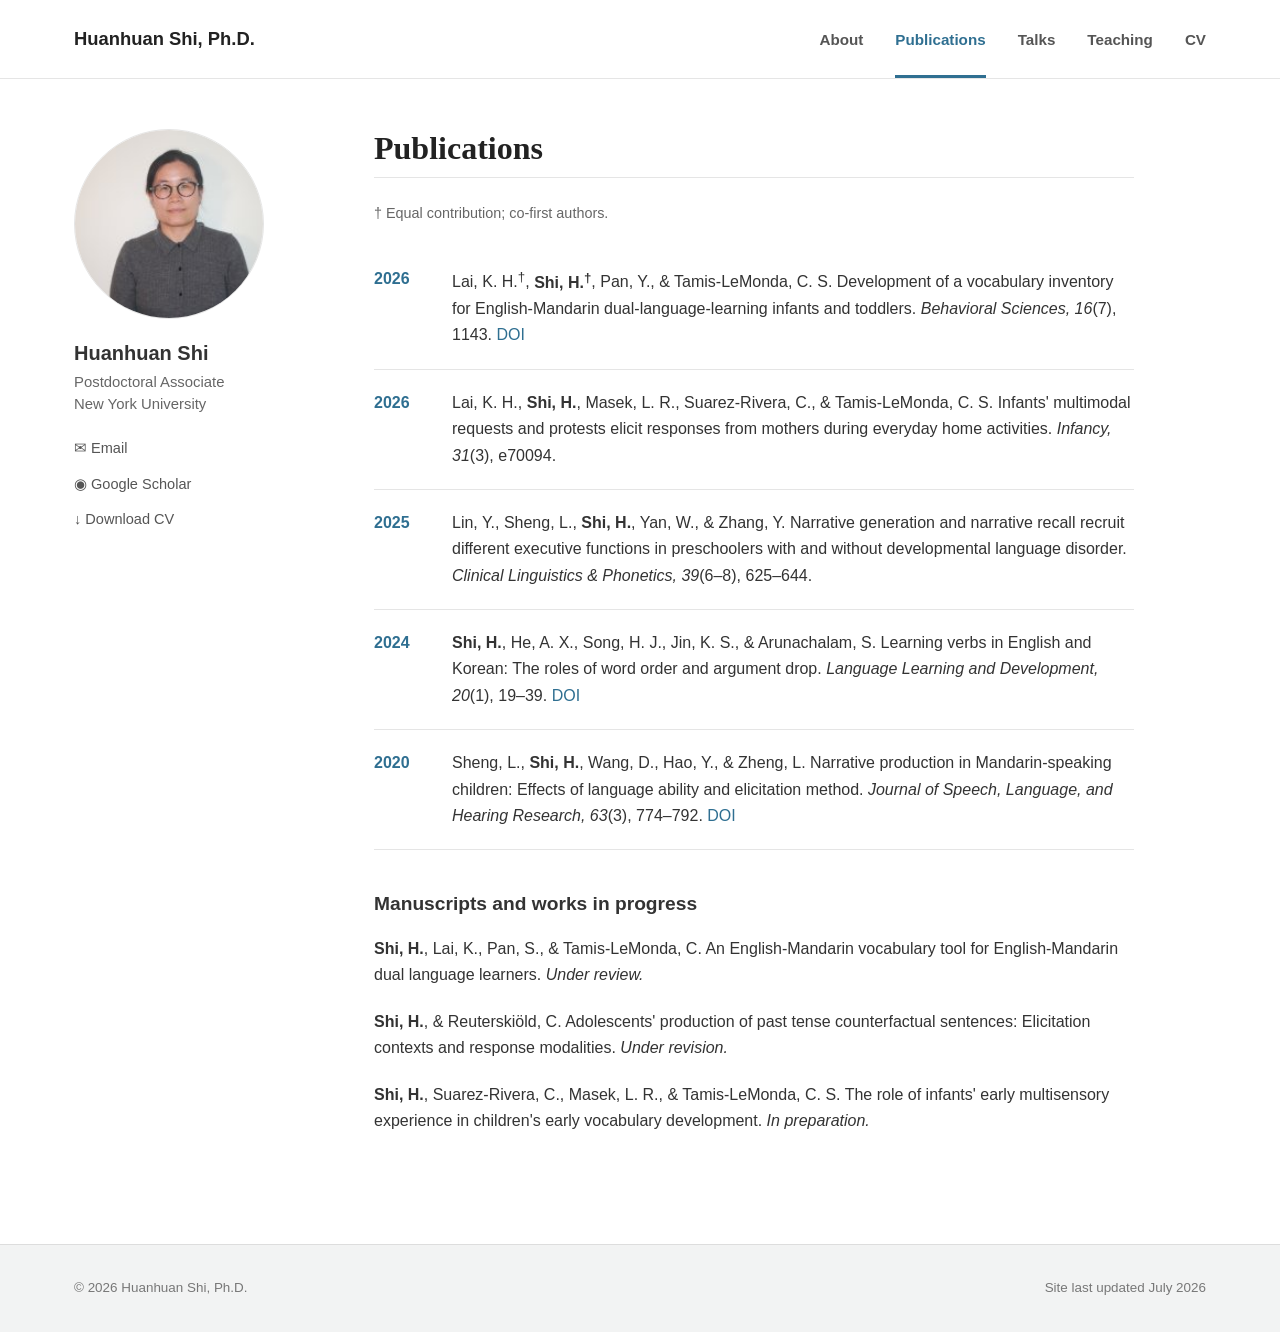
==== publications.html @ d293aebf "Redesign site as academic profile" ====
<!doctype html><html lang="en"><head><meta charset="utf-8"><meta name="viewport" content="width=device-width,initial-scale=1"><title>Publications | Huanhuan Shi, Ph.D.</title><link rel="stylesheet" href="styles.css"></head><body>
<header class="masthead"><div class="nav-wrap"><a class="site-title" href="index.html">Huanhuan Shi, Ph.D.</a><button class="menu" aria-expanded="false" aria-controls="nav">Menu</button><nav id="nav"><a href="index.html">About</a><a class="active" href="publications.html">Publications</a><a href="talks.html">Talks</a><a href="teaching.html">Teaching</a><a href="cv.html">CV</a></nav></div></header>
<main class="layout"><aside class="sidebar"><img class="avatar" src="assets/huanhuan-shi.jpg" alt="Huanhuan Shi"><h2>Huanhuan Shi</h2><p class="role">Postdoctoral Associate<br>New York University</p><ul class="profile-links"><li><a href="mailto:hs3035@nyu.edu">✉ Email</a></li><li><a href="https://scholar.google.com/citations?user=fupsTNQAAAAJ&hl=en">◉ Google Scholar</a></li><li><a href="assets/Huanhuan_Shi_CV.pdf">↓ Download CV</a></li></ul></aside>
<article class="content"><h1>Publications</h1><p class="note">† Equal contribution; co-first authors.</p>
<div class="citation"><span>2026</span><p>Lai, K. H.<sup>†</sup>, <strong>Shi, H.<sup>†</sup></strong>, Pan, Y., & Tamis-LeMonda, C. S. Development of a vocabulary inventory for English-Mandarin dual-language-learning infants and toddlers. <em>Behavioral Sciences, 16</em>(7), 1143. <a href="https://doi.org/10.3390/bs16071143">DOI</a></p></div>
<div class="citation"><span>2026</span><p>Lai, K. H., <strong>Shi, H.</strong>, Masek, L. R., Suarez-Rivera, C., & Tamis-LeMonda, C. S. Infants' multimodal requests and protests elicit responses from mothers during everyday home activities. <em>Infancy, 31</em>(3), e70094.</p></div>
<div class="citation"><span>2025</span><p>Lin, Y., Sheng, L., <strong>Shi, H.</strong>, Yan, W., & Zhang, Y. Narrative generation and narrative recall recruit different executive functions in preschoolers with and without developmental language disorder. <em>Clinical Linguistics & Phonetics, 39</em>(6–8), 625–644.</p></div>
<div class="citation"><span>2024</span><p><strong>Shi, H.</strong>, He, A. X., Song, H. J., Jin, K. S., & Arunachalam, S. Learning verbs in English and Korean: The roles of word order and argument drop. <em>Language Learning and Development, 20</em>(1), 19–39. <a href="https://doi.org/10.1080/15475441.2023.2165926">DOI</a></p></div>
<div class="citation"><span>2020</span><p>Sheng, L., <strong>Shi, H.</strong>, Wang, D., Hao, Y., & Zheng, L. Narrative production in Mandarin-speaking children: Effects of language ability and elicitation method. <em>Journal of Speech, Language, and Hearing Research, 63</em>(3), 774–792. <a href="https://doi.org/10.1044/2019_JSLHR-19-00087">DOI</a></p></div>
<h2>Manuscripts and works in progress</h2><p><strong>Shi, H.</strong>, Lai, K., Pan, S., & Tamis-LeMonda, C. An English-Mandarin vocabulary tool for English-Mandarin dual language learners. <em>Under review.</em></p><p><strong>Shi, H.</strong>, & Reuterskiöld, C. Adolescents' production of past tense counterfactual sentences: Elicitation contexts and response modalities. <em>Under revision.</em></p><p><strong>Shi, H.</strong>, Suarez-Rivera, C., Masek, L. R., & Tamis-LeMonda, C. S. The role of infants' early multisensory experience in children's early vocabulary development. <em>In preparation.</em></p></article></main>
<footer><div>© 2026 Huanhuan Shi, Ph.D.</div><div>Site last updated July 2026</div></footer><script src="script.js"></script></body></html>
---- styles.css ----
:root{--ink:#333;--muted:#666;--blue:#2f6f91;--line:#e5e5e5;--paper:#fff;--footer:#f2f3f3}*{box-sizing:border-box}html{font-size:16px}body{margin:0;color:var(--ink);background:var(--paper);font-family:-apple-system,BlinkMacSystemFont,"Segoe UI",Arial,sans-serif;line-height:1.65}a{color:var(--blue);text-decoration:none}a:hover{text-decoration:underline}.masthead{border-bottom:1px solid var(--line);background:#fff}.nav-wrap{max-width:1180px;margin:auto;min-height:76px;padding:0 24px;display:flex;align-items:center;justify-content:space-between}.site-title{font-size:1.15rem;font-weight:700;color:#222}.site-title:hover{text-decoration:none}nav{display:flex;gap:32px;align-items:center}nav a{color:#555;font-weight:600;font-size:.95rem;padding:27px 0 23px;border-bottom:3px solid transparent}nav a.active,nav a:hover{color:var(--blue);border-color:var(--blue);text-decoration:none}.menu{display:none;background:#fff;border:1px solid #bbb;border-radius:4px;padding:7px 11px}.layout{max-width:1180px;margin:0 auto;padding:50px 24px 90px;display:grid;grid-template-columns:230px minmax(0,760px);gap:70px}.sidebar{position:sticky;top:35px;align-self:start}.avatar{width:190px;height:190px;object-fit:cover;border-radius:50%;display:block;border:1px solid var(--line)}.sidebar h2{margin:18px 0 2px;font-size:1.25rem}.role{margin:0 0 20px;color:var(--muted);font-size:.93rem;line-height:1.45}.profile-links{padding:0;margin:0;list-style:none}.profile-links li{margin:9px 0}.profile-links a{color:#555;font-size:.91rem}.content h1{font-family:Georgia,"Times New Roman",serif;font-size:2rem;line-height:1.2;border-bottom:1px solid var(--line);padding-bottom:10px;margin:0 0 24px;color:#222}.content h1:not(:first-child){margin-top:44px}.content h2{font-size:1.2rem;margin-top:38px;color:#333}.content p{margin:0 0 20px}.note{color:var(--muted);font-size:.9rem}.citation{display:grid;grid-template-columns:58px 1fr;gap:20px;padding:20px 0;border-bottom:1px solid var(--line)}.citation>span{font-weight:700;color:var(--blue)}.citation p{margin:0}.citation small{color:var(--muted)}.entries{padding-left:20px}.entries li{margin-bottom:18px}.course{display:grid;grid-template-columns:105px 1fr;gap:25px;padding:24px 0;border-bottom:1px solid var(--line)}.course>span{font-weight:700;color:var(--blue)}.course h2{margin:0 0 4px}.course p{margin:0;color:var(--muted)}.download{display:inline-block;background:var(--blue);color:#fff;padding:10px 16px;border-radius:4px;font-weight:700}.download:hover{text-decoration:none;background:#245c79}.cv-frame{height:900px;border:1px solid var(--line);margin-top:28px}.cv-frame object{width:100%;height:100%}footer{background:var(--footer);border-top:1px solid #ddd;color:#777;padding:32px max(24px,calc((100vw - 1132px)/2));display:flex;justify-content:space-between;font-size:.84rem}@media(max-width:800px){.menu{display:block}nav{display:none;position:absolute;top:76px;left:0;right:0;background:#fff;border-bottom:1px solid var(--line);padding:10px 24px;z-index:5;flex-direction:column;align-items:stretch;gap:0}nav.open{display:flex}nav a{padding:12px 0;border-bottom:1px solid var(--line)}.layout{grid-template-columns:1fr;gap:38px;padding-top:35px}.sidebar{position:static;display:grid;grid-template-columns:100px 1fr;column-gap:20px}.avatar{width:100px;height:100px;grid-row:1/4}.sidebar h2{margin:6px 0 0}.role{margin-bottom:5px}.profile-links{grid-column:1/3;display:flex;flex-wrap:wrap;gap:8px 20px;margin-top:18px}.citation,.course{grid-template-columns:1fr;gap:5px}footer{flex-direction:column;gap:5px}}@media(max-width:460px){.site-title{font-size:1rem}.layout{padding-left:18px;padding-right:18px}.sidebar{grid-template-columns:78px 1fr}.avatar{width:78px;height:78px}.profile-links{grid-column:1/3}.cv-frame{height:600px}}
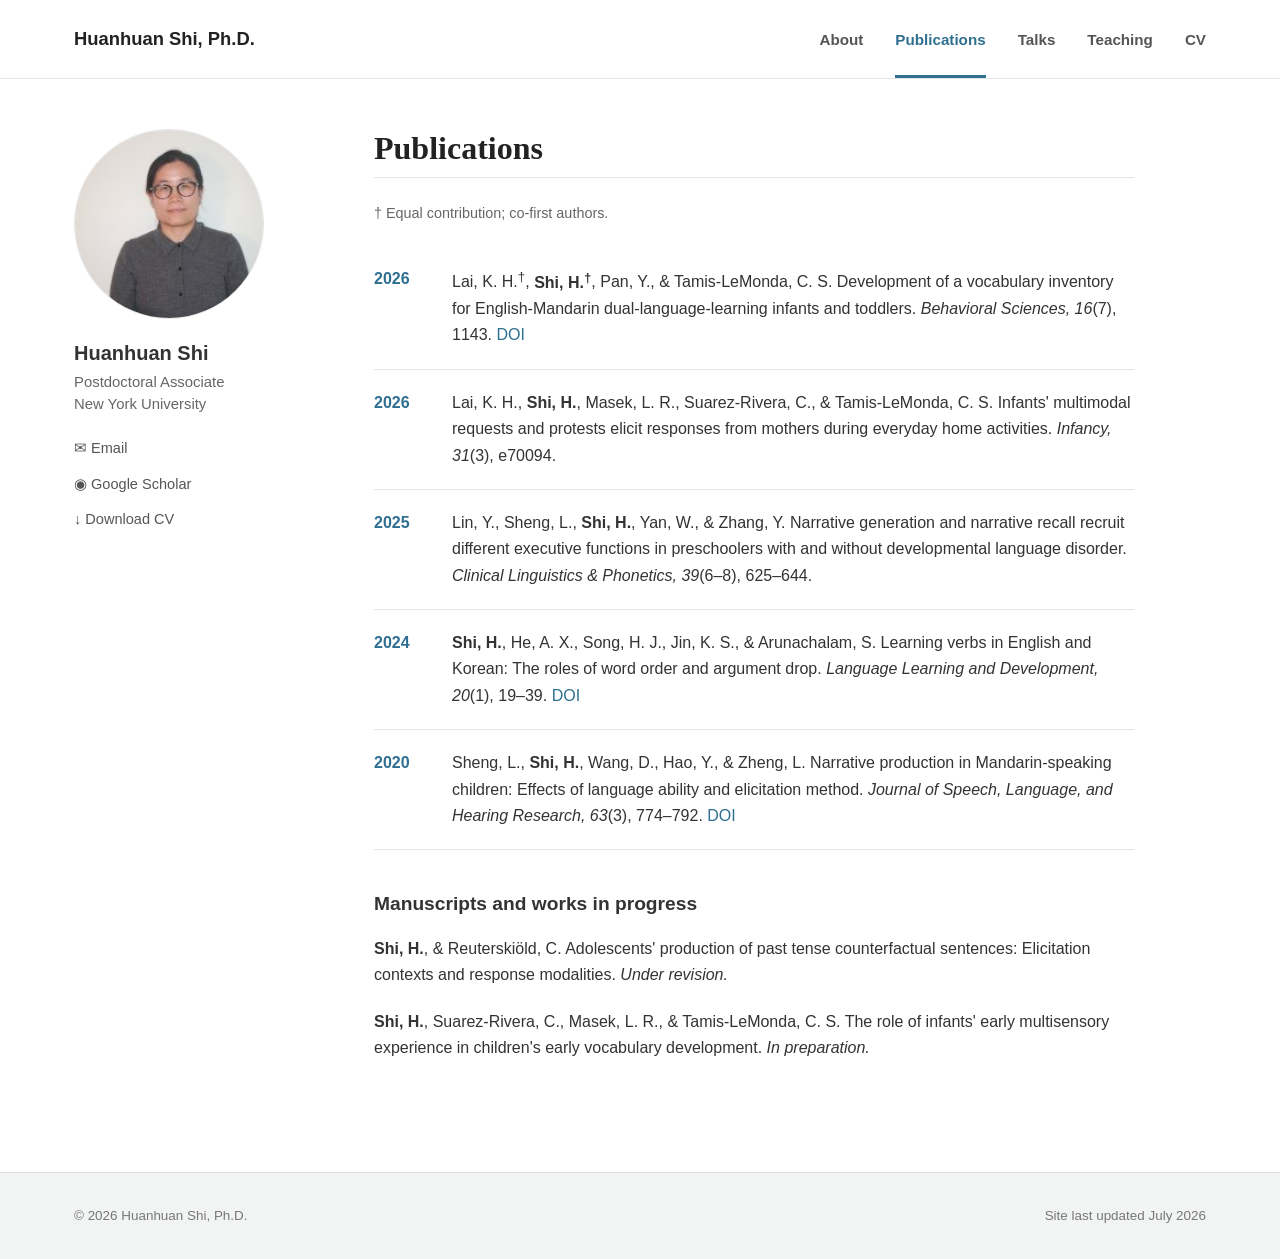
==== commit fe6aac8e: "Remove duplicate prepublication DLL-EM entry" ====
--- a/publications.html
+++ b/publications.html
@@ -7,5 +7,5 @@
 <div class="citation"><span>2025</span><p>Lin, Y., Sheng, L., <strong>Shi, H.</strong>, Yan, W., & Zhang, Y. Narrative generation and narrative recall recruit different executive functions in preschoolers with and without developmental language disorder. <em>Clinical Linguistics & Phonetics, 39</em>(6–8), 625–644.</p></div>
 <div class="citation"><span>2024</span><p><strong>Shi, H.</strong>, He, A. X., Song, H. J., Jin, K. S., & Arunachalam, S. Learning verbs in English and Korean: The roles of word order and argument drop. <em>Language Learning and Development, 20</em>(1), 19–39. <a href="https://doi.org/10.1080/15475441.2023.2165926">DOI</a></p></div>
 <div class="citation"><span>2020</span><p>Sheng, L., <strong>Shi, H.</strong>, Wang, D., Hao, Y., & Zheng, L. Narrative production in Mandarin-speaking children: Effects of language ability and elicitation method. <em>Journal of Speech, Language, and Hearing Research, 63</em>(3), 774–792. <a href="https://doi.org/10.1044/2019_JSLHR-19-00087">DOI</a></p></div>
-<h2>Manuscripts and works in progress</h2><p><strong>Shi, H.</strong>, Lai, K., Pan, S., & Tamis-LeMonda, C. An English-Mandarin vocabulary tool for English-Mandarin dual language learners. <em>Under review.</em></p><p><strong>Shi, H.</strong>, & Reuterskiöld, C. Adolescents' production of past tense counterfactual sentences: Elicitation contexts and response modalities. <em>Under revision.</em></p><p><strong>Shi, H.</strong>, Suarez-Rivera, C., Masek, L. R., & Tamis-LeMonda, C. S. The role of infants' early multisensory experience in children's early vocabulary development. <em>In preparation.</em></p></article></main>
+<h2>Manuscripts and works in progress</h2><p><strong>Shi, H.</strong>, & Reuterskiöld, C. Adolescents' production of past tense counterfactual sentences: Elicitation contexts and response modalities. <em>Under revision.</em></p><p><strong>Shi, H.</strong>, Suarez-Rivera, C., Masek, L. R., & Tamis-LeMonda, C. S. The role of infants' early multisensory experience in children's early vocabulary development. <em>In preparation.</em></p></article></main>
 <footer><div>© 2026 Huanhuan Shi, Ph.D.</div><div>Site last updated July 2026</div></footer><script src="script.js"></script></body></html>
